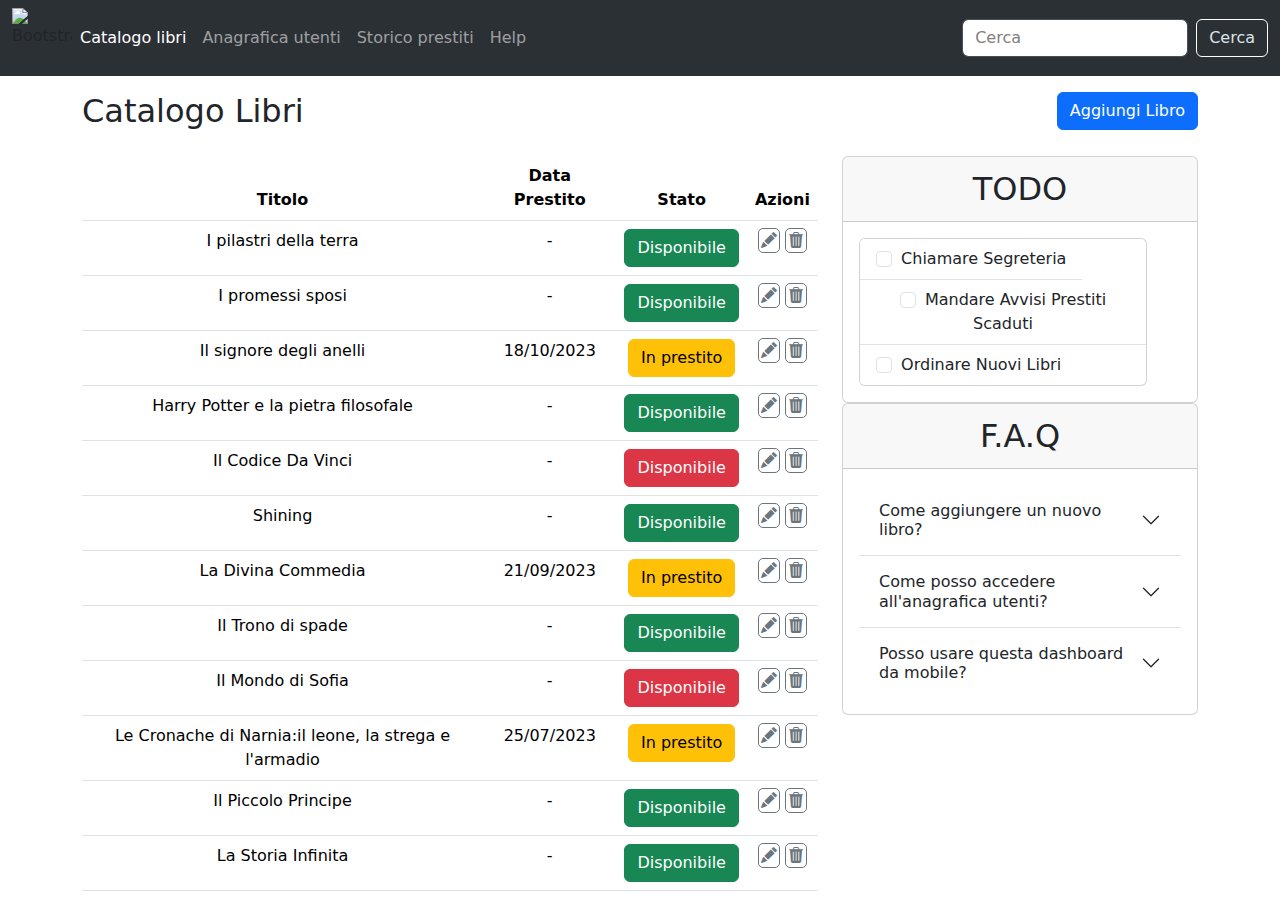
==== index.html @ 016339fc "creazione tabella e aggiunta contenuti" ====
<!DOCTYPE html>
<html lang="en">

<head>
    <meta charset="UTF-8">
    <!-- importante -->
    <meta name="viewport" content="width=device-width, initial-scale=1.0">
    <meta name="author" content="ginatovaralmario">
    <meta name="project" content="bootstrap-dashboard">
    <title>Document</title>
    <!-- includo Bootstrap css -->
    <link href="https://cdn.jsdelivr.net/npm/bootstrap@5.3.3/dist/css/bootstrap.min.css" rel="stylesheet"
        integrity="sha384-QWTKZyjpPEjISv5WaRU9OFeRpok6YctnYmDr5pNlyT2bRjXh0JMhjY6hW+ALEwIH" crossorigin="anonymous">

    <!-- incliudo icone Bootstrap -->
    <link rel="stylesheet" href="https://cdn.jsdelivr.net/npm/bootstrap-icons@1.11.3/font/bootstrap-icons.min.css">

    <link rel="stylesheet" href="css/style.css">
    <link rel="stylesheet" href="css/responsive.css">
</head>

<body>
    <header>
        <nav class="navbar navbar-expand-lg bg-body-tertiary" data-bs-theme="dark">
            <div class="container-fluid">
                <img src="../html-css-bootstrap-dashboard/img/duck.png" alt="Bootstrap" width="60" height="60">
                <button class="navbar-toggler" type="button" data-bs-toggle="collapse"
                    data-bs-target="#navbarSupportedContent" aria-controls="navbarSupportedContent"
                    aria-expanded="false" aria-label="Toggle navigation">
                    <span class="navbar-toggler-icon"></span>
                </button>
                <div class="collapse navbar-collapse" id="navbarSupportedContent">
                    <ul class="navbar-nav me-auto mb-2 mb-lg-0">
                        <li class="nav-item">
                            <a class="nav-link active" aria-current="page" href="#">Catalogo libri</a>
                        </li>
                        <li class="nav-item">
                            <a class="nav-link" href="#">Anagrafica utenti</a>
                        </li>
                        <li class="nav-item">
                            <a class="nav-link" href="#">Storico prestiti</a>
                        </li>
                        <li class="nav-item">
                            <a class="nav-link" href="#">Help</a>
                        </li>
                    </ul>
                    <form class="d-flex" role="search">
                        <input class="form-control me-2 bg-white" type="search" placeholder="Cerca" aria-label="Search">
                        <button class="btn btn-white border-white" type="submit">Cerca</button>
                    </form>
                </div>
            </div>
        </nav>
    </header>
    <main>
        <section id="catalogo" class="container">
            <div class="row">
                <div class="col-6">
                    <h2 class="mt-3">Catalogo Libri</h2>
                </div>
                <div class="col-6 text-end">
                    <a class="btn btn-primary mt-3" href="#" role="button">Aggiungi Libro</a>
                </div>
            </div>
        </section>
        <section id="opzioni" class="container text-center">
            <div class="row">
                <div class="col-12 col-lg-8"> 
                    <table class="table">
                        <thead>
                          <tr>
                            <th scope="col">Titolo</th>
                            <th scope="col">Data Prestito</th>
                            <th scope="col">Stato</th>
                            <th scope="col">Azioni</th>
                          </tr>
                        </thead>
                        <tbody>
                          <tr>
                            <td>I pilastri della terra</td>
                            <td>-</td>
                            <td>
                                <button type="button" class="btn btn-success">Disponibile</button>
                            </td>
                            <td>
                                <span><i class="bi bi-pencil-fill box-icona"></i></span>
                                <span><i class="bi bi-trash3-fill box-icona"></i></span>
                            </td>
                          </tr>
                          <tr>
                            <td>I promessi sposi</td>
                            <td>-</td>
                            <td>
                                <button type="button" class="btn btn-success">Disponibile</button>
                            </td>
                            <td>
                                <span class="box-icona"><i class="bi bi-pencil-fill"></i></span>
                                <span class="box-icona"><i class="bi bi-trash3-fill"></i></span>
                            </td>
                          </tr>
                          <tr>
                            <td>Il signore degli anelli</td>
                            <td>18/10/2023</td>
                            <td>
                                <button type="button" class="btn btn-warning">In prestito</button>
                            </td>
                            <td>
                                <span class="box-icona"><i class="bi bi-pencil-fill"></i></span>
                                <span class="box-icona"><i class="bi bi-trash3-fill"></i></span>
                            </td>
                          </tr>
                          <tr>
                            <td>Harry Potter e la pietra filosofale</td>
                            <td>-</td>
                            <td>
                                <button type="button" class="btn btn-success">Disponibile</button>
                            </td>
                            <td>
                                <span class="box-icona"><i class="bi bi-pencil-fill"></i></span>
                                <span class="box-icona"><i class="bi bi-trash3-fill"></i></span>
                            </td>
                          </tr>
                          <tr>
                            <td>Il Codice Da Vinci</td>
                            <td>-</td>
                            <td>
                                <button type="button" class="btn btn-danger">Disponibile</button>
                            </td>
                            <td>
                                <span class="box-icona"><i class="bi bi-pencil-fill"></i></span>
                                <span class="box-icona"><i class="bi bi-trash3-fill"></i></span>
                            </td>
                          </tr>
                          <tr>
                            <td>Shining</td>
                            <td>-</td>
                            <td>
                                <button type="button" class="btn btn-success">Disponibile</button>
                            </td>
                            <td>
                                <span class="box-icona"><i class="bi bi-pencil-fill"></i></span>
                                <span class="box-icona"><i class="bi bi-trash3-fill"></i></span>
                            </td>
                          </tr>
                          <tr>
                            <td>La Divina Commedia</td>
                            <td>21/09/2023</td>
                            <td>
                                <button type="button" class="btn btn-warning">In prestito</button>
                            </td>
                            <td>
                                <span class="box-icona"><i class="bi bi-pencil-fill"></i></span>
                                <span class="box-icona"><i class="bi bi-trash3-fill"></i></span>
                            </td>
                          </tr>
                          <tr>
                            <td>Il Trono di spade</td>
                            <td>-</td>
                            <td>
                                <button type="button" class="btn btn-success">Disponibile</button>
                            </td>
                            <td>
                                <span class="box-icona"><i class="bi bi-pencil-fill"></i></span>
                                <span class="box-icona"><i class="bi bi-trash3-fill"></i></span>
                            </td>
                          </tr>
                          <tr>
                            <td>Il Mondo di Sofia</td>
                            <td>-</td>
                            <td>
                                <button type="button" class="btn btn-danger">Disponibile</button>
                            </td>
                            <td>
                                <span class="box-icona"><i class="bi bi-pencil-fill"></i></span>
                                <span class="box-icona"><i class="bi bi-trash3-fill"></i></span>
                            </td>
                          </tr>
                          <tr>
                            <td>Le Cronache di Narnia:il leone, la strega e l'armadio</td>
                            <td>25/07/2023</td>
                            <td>
                                <button type="button" class="btn btn-warning">In prestito</button>
                            </td>
                            <td>
                                <span class="box-icona"><i class="bi bi-pencil-fill"></i></span>
                                <span class="box-icona"><i class="bi bi-trash3-fill"></i></span>
                            </td>
                          </tr>
                          <tr>
                            <td>Il Piccolo Principe</td>
                            <td>-</td>
                            <td>
                                <button type="button" class="btn btn-success">Disponibile</button>
                            </td>
                            <td>
                                <span class="box-icona"><i class="bi bi-pencil-fill"></i></span>
                                <span class="box-icona"><i class="bi bi-trash3-fill"></i></span>
                            </td>
                          </tr>
                          <tr>
                            <td>La Storia Infinita</td>
                            <td>-</td>
                            <td>
                                <button type="button" class="btn btn-success">Disponibile</button>
                            </td>
                            <td>
                                <span class="box-icona"><i class="bi bi-pencil-fill"></i></span>
                                <span class="box-icona"><i class="bi bi-trash3-fill"></i></span>
                            </td>
                          </tr>
                        </tbody>
                    </table>
                </div>
                <div class="col-lg-4">
                    <div class="row">
                        <div class="col-12 col-lg-12">
                                <!-- todo card -->
                            <div class="card">
                                <div class="card-header fs-2">
                                    TODO
                                </div>
                                <div class="card-body ">
                                    <div class="card" style="width: 18rem;">
                                        <ul class="list-group list-group-flush d-flex align-items-start ">
                                            <li class="list-group-item">
                                                <input type="checkbox" class="form-check-input" id="Chiama">
                                                <span class="ps-1">Chiamare Segreteria</span>
                                            </li>
                                            <li class="list-group-item">
                                                <input type="checkbox" class="form-check-input" id="Invia-Avvisi">
                                                <span class="ps-1">Mandare Avvisi Prestiti Scaduti</span>
                                            </li>
                                            <li class="list-group-item">
                                                <input type="checkbox" class="form-check-input" id="Ordina">
                                                <span class="ps-1">Ordinare Nuovi Libri</span>
                                            </li>
                                        </ul>
                                    </div>
                                </div>
                            </div>
                        </div>
                        <div class="col-12 col-lg-12">
                                <!-- card faq -->
                            <div class="card">
                                <div class="card-header fs-2">
                                    F.A.Q
                                </div>
                                <div class="card-body">
                                    <div class="accordion accordion-flush" id="accordionFlushExample">
                                        <div class="accordion-item">
                                            <h2 class="accordion-header">
                                                <button class="accordion-button collapsed" type="button"
                                                    data-bs-toggle="collapse" data-bs-target="#flush-collapseOne"
                                                    aria-expanded="false" aria-controls="flush-collapseOne">
                                                    Come aggiungere un nuovo libro?
                                                </button>
                                            </h2>
                                            <div id="flush-collapseOne" class="accordion-collapse collapse"
                                                data-bs-parent="#accordionFlushExample">
                                                <div class="accordion-body">Clicca sul pulsante in alto aggiungi libro
                                                </div>
                                            </div>
                                        </div>
                                        <div class="accordion-item">
                                            <h2 class="accordion-header">
                                                <button class="accordion-button collapsed" type="button"
                                                    data-bs-toggle="collapse" data-bs-target="#flush-collapseTwo"
                                                    aria-expanded="false" aria-controls="flush-collapseTwo">
                                                    Come posso accedere all'anagrafica utenti?
                                                </button>
                                            </h2>
                                            <div id="flush-collapseTwo" class="accordion-collapse collapse"
                                                data-bs-parent="#accordionFlushExample">
                                                <div class="accordion-body">
                                                    Clicca sulla voce anagrafica utenti nel menù in alto
                                                </div>
                                            </div>
                                        </div>
                                        <div class="accordion-item">
                                            <h2 class="accordion-header">
                                                <button class="accordion-button collapsed" type="button"
                                                    data-bs-toggle="collapse" data-bs-target="#flush-collapseThree"
                                                    aria-expanded="false" aria-controls="flush-collapseThree">
                                                    Posso usare questa dashboard da mobile?
                                                </button>
                                            </h2>
                                            <div id="flush-collapseThree" class="accordion-collapse collapse"
                                                data-bs-parent="#accordionFlushExample">
                                                <div class="accordion-body">
                                                    Clicca nella sezione Help nel menù in alto
                                                </div>
                                            </div>
                                        </div>
                                    </div>
                                </div>
                            </div>
                        </div>
                    </div>
                </div>
            </div>
        </section>
    </main>
    <!--includo Bootstrap js-->
    <script src="https://cdn.jsdelivr.net/npm/bootstrap@5.3.3/dist/js/bootstrap.bundle.min.js" integrity="sha384-YvpcrYf0tY3lHB60NNkmXc5s9fDVZLESaAA55NDzOxhy9GkcIdslK1eN7N6jIeHz" crossorigin="anonymous"></script>
</body>
</html>
---- css/style.css ----
/* custom properties */
:root {

}

/* header */
nav input.form-control::placeholder {
    color: grey;
}
#catalogo {
    min-height: 80px;
}
#opzioni {
    /* min-height: 500px; */
}
/* tabella */
.box-icona {
    height: 30px;
    width: 30px;
    padding: 2px 2px;
    border: 1px solid #6b757d;
    border-radius:5px;
    color: #6b757d;
}
.colonna {
    height: 80px;
    border: 1px dashed red;
}
---- css/responsive.css ----
/* mobile first */

@media screen and( min-width:768px ) {
    
}
@media screen and( min-width:992px ) {
    
}
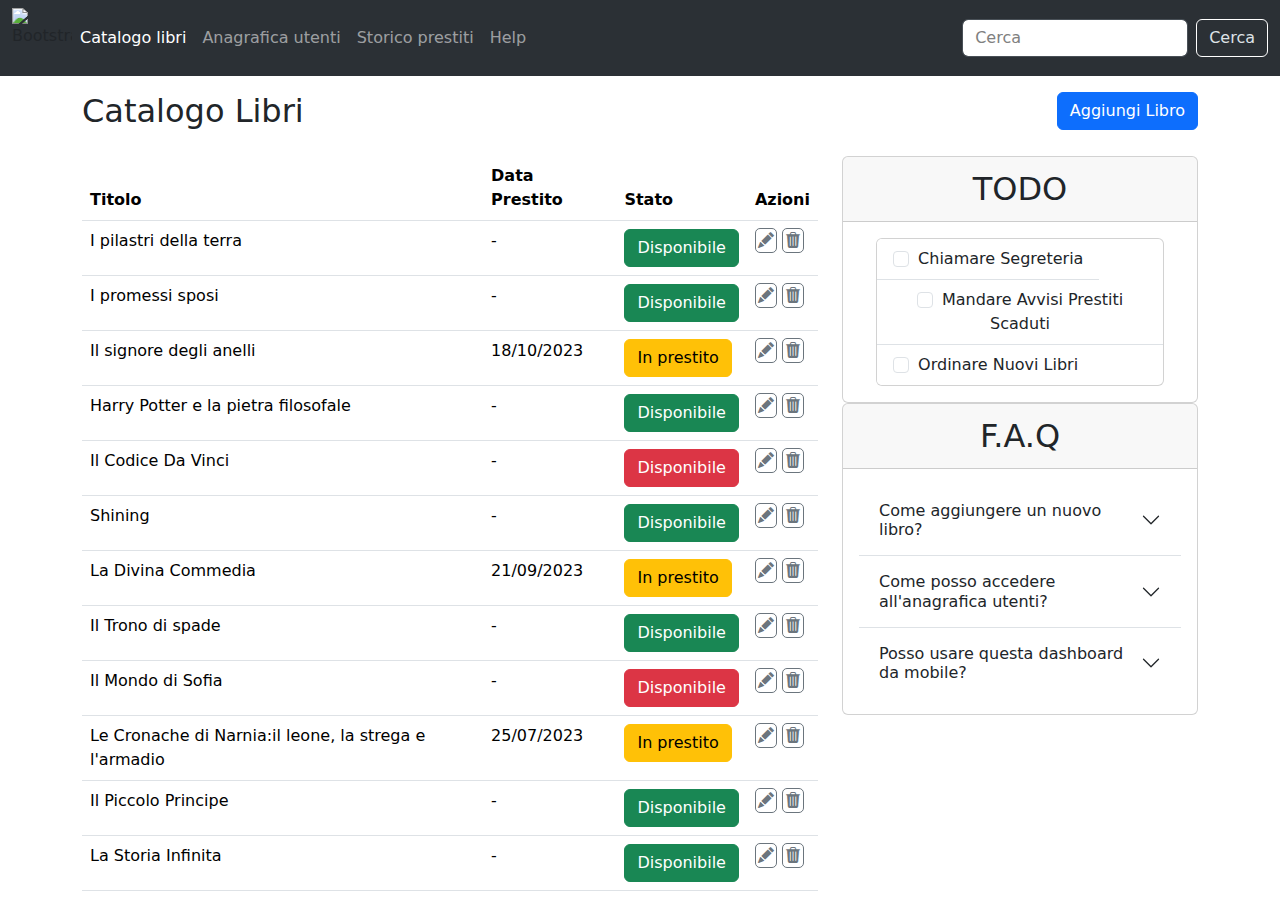
==== commit d69e16bd: "allineamento elementi tabella" ====
--- a/index.html
+++ b/index.html
@@ -64,8 +64,8 @@
             </div>
         </section>
         <section id="opzioni" class="container text-center">
-            <div class="row">
-                <div class="col-12 col-lg-8"> 
+            <div class="row ">
+                <div class="col-12 col-lg-8 text-start"> 
                     <table class="table">
                         <thead>
                           <tr>
@@ -219,7 +219,7 @@
                                 <div class="card-header fs-2">
                                     TODO
                                 </div>
-                                <div class="card-body ">
+                                <div class="card-body d-flex justify-content-center">
                                     <div class="card" style="width: 18rem;">
                                         <ul class="list-group list-group-flush d-flex align-items-start ">
                                             <li class="list-group-item">
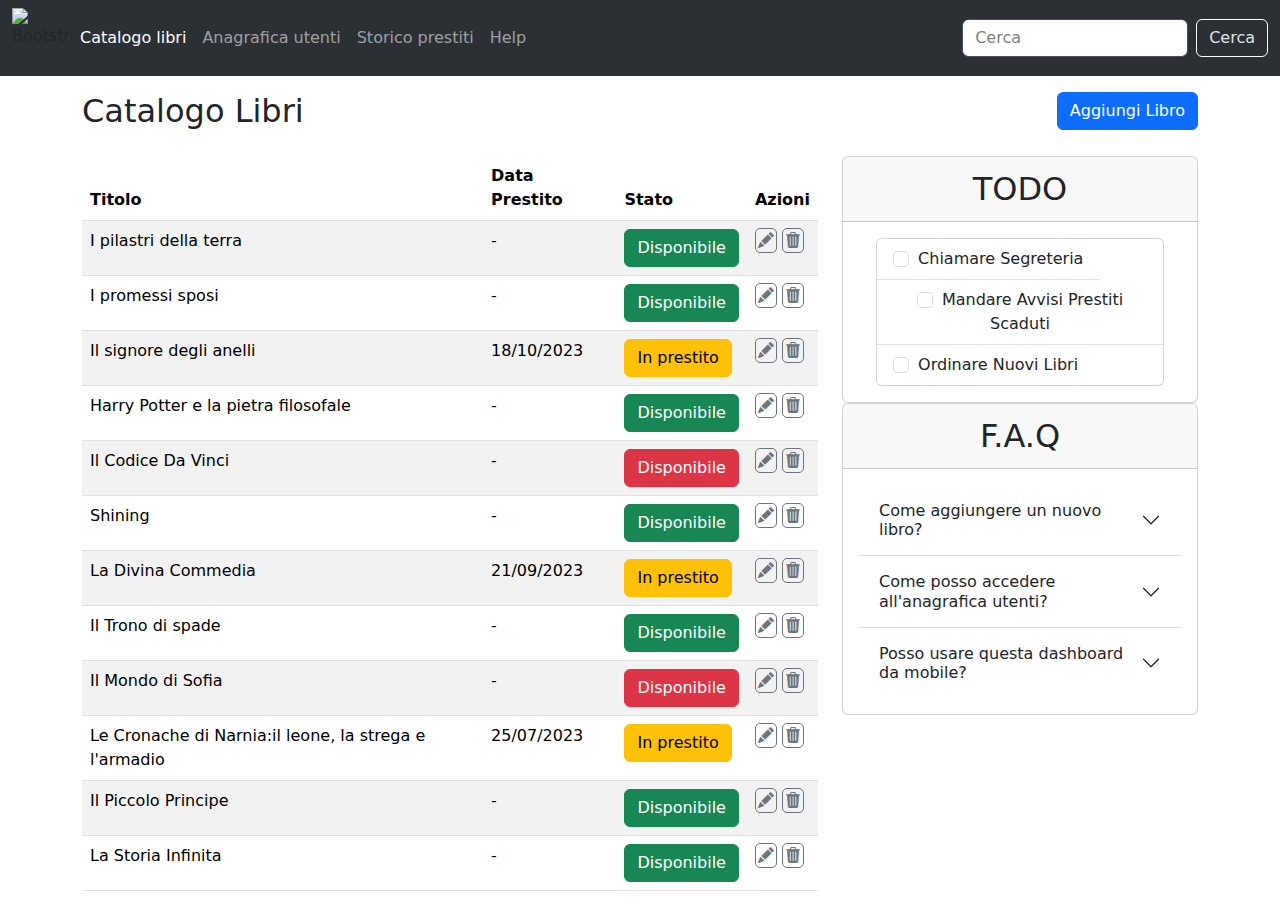
==== commit a30e41f1: "Aggiunto effetto zebra alla tabella" ====
--- a/index.html
+++ b/index.html
@@ -66,7 +66,7 @@
         <section id="opzioni" class="container text-center">
             <div class="row ">
                 <div class="col-12 col-lg-8 text-start"> 
-                    <table class="table">
+                    <table class="table table-striped">
                         <thead>
                           <tr>
                             <th scope="col">Titolo</th>
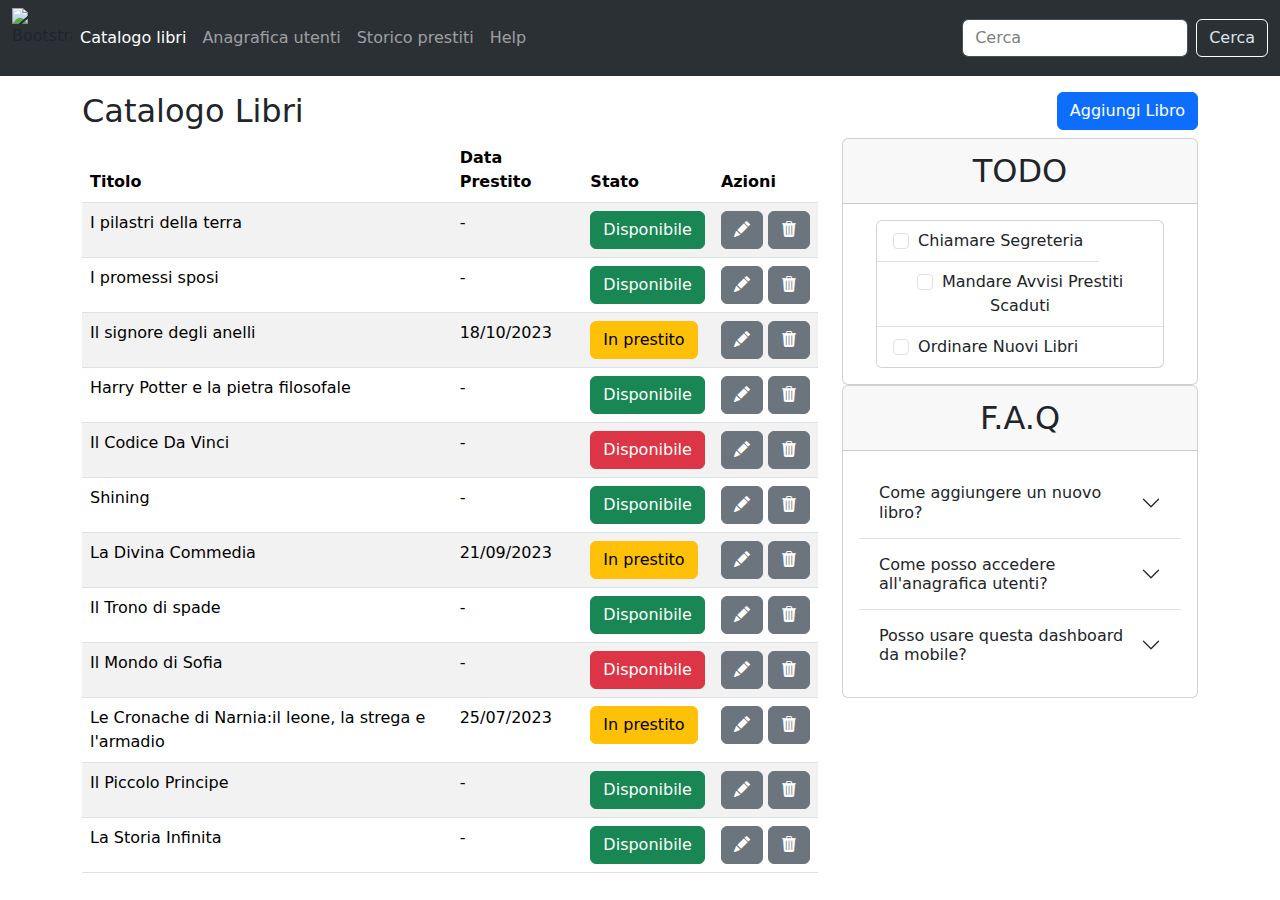
==== commit fcfbf899: "end" ====
--- a/index.html
+++ b/index.html
@@ -1,5 +1,5 @@
 <!DOCTYPE html>
-<html lang="en">
+<html lang="it">
 
 <head>
     <meta charset="UTF-8">
@@ -59,14 +59,14 @@
                     <h2 class="mt-3">Catalogo Libri</h2>
                 </div>
                 <div class="col-6 text-end">
-                    <a class="btn btn-primary mt-3" href="#" role="button">Aggiungi Libro</a>
+                    <a class="btn btn-primary mt-3" href="form.html" role="button">Aggiungi Libro</a>
                 </div>
             </div>
         </section>
         <section id="opzioni" class="container text-center">
             <div class="row ">
                 <div class="col-12 col-lg-8 text-start"> 
-                    <table class="table table-striped">
+                    <table class="table table-striped table-hover">
                         <thead>
                           <tr>
                             <th scope="col">Titolo</th>
@@ -82,9 +82,9 @@
                             <td>
                                 <button type="button" class="btn btn-success">Disponibile</button>
                             </td>
-                            <td>
-                                <span><i class="bi bi-pencil-fill box-icona"></i></span>
-                                <span><i class="bi bi-trash3-fill box-icona"></i></span>
+                            <td class="text-nowrap">
+                                <span class="btn btn-secondary"><i class="bi bi-pencil-fill"></i></span>
+                                <span class="btn btn-secondary"><i class="bi bi-trash3-fill"></i></span>
                             </td>
                           </tr>
                           <tr>
@@ -93,9 +93,9 @@
                             <td>
                                 <button type="button" class="btn btn-success">Disponibile</button>
                             </td>
-                            <td>
-                                <span class="box-icona"><i class="bi bi-pencil-fill"></i></span>
-                                <span class="box-icona"><i class="bi bi-trash3-fill"></i></span>
+                            <td class="text-nowrap">
+                                <span class="btn btn-secondary"><i class="bi bi-pencil-fill"></i></span>
+                                <span class="btn btn-secondary"><i class="bi bi-trash3-fill"></i></span>
                             </td>
                           </tr>
                           <tr>
@@ -104,9 +104,9 @@
                             <td>
                                 <button type="button" class="btn btn-warning">In prestito</button>
                             </td>
-                            <td>
-                                <span class="box-icona"><i class="bi bi-pencil-fill"></i></span>
-                                <span class="box-icona"><i class="bi bi-trash3-fill"></i></span>
+                            <td class="text-nowrap">
+                                <span class="btn btn-secondary"><i class="bi bi-pencil-fill"></i></span>
+                                <span class="btn btn-secondary"><i class="bi bi-trash3-fill"></i></span>
                             </td>
                           </tr>
                           <tr>
@@ -115,9 +115,9 @@
                             <td>
                                 <button type="button" class="btn btn-success">Disponibile</button>
                             </td>
-                            <td>
-                                <span class="box-icona"><i class="bi bi-pencil-fill"></i></span>
-                                <span class="box-icona"><i class="bi bi-trash3-fill"></i></span>
+                            <td class="text-nowrap">
+                                <span class="btn btn-secondary"><i class="bi bi-pencil-fill"></i></span>
+                                <span class="btn btn-secondary"><i class="bi bi-trash3-fill"></i></span>
                             </td>
                           </tr>
                           <tr>
@@ -126,9 +126,9 @@
                             <td>
                                 <button type="button" class="btn btn-danger">Disponibile</button>
                             </td>
-                            <td>
-                                <span class="box-icona"><i class="bi bi-pencil-fill"></i></span>
-                                <span class="box-icona"><i class="bi bi-trash3-fill"></i></span>
+                            <td class="text-nowrap">
+                                <span class="btn btn-secondary"><i class="bi bi-pencil-fill"></i></span>
+                                <span class="btn btn-secondary"><i class="bi bi-trash3-fill"></i></span>
                             </td>
                           </tr>
                           <tr>
@@ -137,9 +137,9 @@
                             <td>
                                 <button type="button" class="btn btn-success">Disponibile</button>
                             </td>
-                            <td>
-                                <span class="box-icona"><i class="bi bi-pencil-fill"></i></span>
-                                <span class="box-icona"><i class="bi bi-trash3-fill"></i></span>
+                            <td class="text-nowrap">
+                                <span class="btn btn-secondary"><i class="bi bi-pencil-fill"></i></span>
+                                <span class="btn btn-secondary"><i class="bi bi-trash3-fill"></i></span>
                             </td>
                           </tr>
                           <tr>
@@ -148,9 +148,9 @@
                             <td>
                                 <button type="button" class="btn btn-warning">In prestito</button>
                             </td>
-                            <td>
-                                <span class="box-icona"><i class="bi bi-pencil-fill"></i></span>
-                                <span class="box-icona"><i class="bi bi-trash3-fill"></i></span>
+                            <td class="text-nowrap">
+                                <span class="btn btn-secondary"><i class="bi bi-pencil-fill"></i></span>
+                                <span class="btn btn-secondary"><i class="bi bi-trash3-fill"></i></span>
                             </td>
                           </tr>
                           <tr>
@@ -159,9 +159,9 @@
                             <td>
                                 <button type="button" class="btn btn-success">Disponibile</button>
                             </td>
-                            <td>
-                                <span class="box-icona"><i class="bi bi-pencil-fill"></i></span>
-                                <span class="box-icona"><i class="bi bi-trash3-fill"></i></span>
+                            <td class="text-nowrap">
+                                <span class="btn btn-secondary"><i class="bi bi-pencil-fill"></i></span>
+                                <span class="btn btn-secondary"><i class="bi bi-trash3-fill"></i></span>
                             </td>
                           </tr>
                           <tr>
@@ -170,9 +170,9 @@
                             <td>
                                 <button type="button" class="btn btn-danger">Disponibile</button>
                             </td>
-                            <td>
-                                <span class="box-icona"><i class="bi bi-pencil-fill"></i></span>
-                                <span class="box-icona"><i class="bi bi-trash3-fill"></i></span>
+                            <td class="text-nowrap">
+                                <span class="btn btn-secondary"><i class="bi bi-pencil-fill"></i></span>
+                                <span class="btn btn-secondary"><i class="bi bi-trash3-fill"></i></span>
                             </td>
                           </tr>
                           <tr>
@@ -181,9 +181,9 @@
                             <td>
                                 <button type="button" class="btn btn-warning">In prestito</button>
                             </td>
-                            <td>
-                                <span class="box-icona"><i class="bi bi-pencil-fill"></i></span>
-                                <span class="box-icona"><i class="bi bi-trash3-fill"></i></span>
+                            <td class="text-nowrap">
+                                <span class="btn btn-secondary"><i class="bi bi-pencil-fill"></i></span>
+                                <span class="btn btn-secondary"><i class="bi bi-trash3-fill"></i></span>
                             </td>
                           </tr>
                           <tr>
@@ -192,9 +192,9 @@
                             <td>
                                 <button type="button" class="btn btn-success">Disponibile</button>
                             </td>
-                            <td>
-                                <span class="box-icona"><i class="bi bi-pencil-fill"></i></span>
-                                <span class="box-icona"><i class="bi bi-trash3-fill"></i></span>
+                            <td class="text-nowrap">
+                                <span class="btn btn-secondary"><i class="bi bi-pencil-fill"></i></span>
+                                <span class="btn btn-secondary"><i class="bi bi-trash3-fill"></i></span>
                             </td>
                           </tr>
                           <tr>
@@ -203,9 +203,9 @@
                             <td>
                                 <button type="button" class="btn btn-success">Disponibile</button>
                             </td>
-                            <td>
-                                <span class="box-icona"><i class="bi bi-pencil-fill"></i></span>
-                                <span class="box-icona"><i class="bi bi-trash3-fill"></i></span>
+                            <td class="text-nowrap">
+                                <span class="btn btn-secondary"><i class="bi bi-pencil-fill"></i></span>
+                                <span class="btn btn-secondary"><i class="bi bi-trash3-fill"></i></span>
                             </td>
                           </tr>
                         </tbody>
@@ -284,8 +284,7 @@
                                                     Posso usare questa dashboard da mobile?
                                                 </button>
                                             </h2>
-                                            <div id="flush-collapseThree" class="accordion-collapse collapse"
-                                                data-bs-parent="#accordionFlushExample">
+                                            <div id="flush-collapseThree" class="accordion-collapse collapse" data-bs-parent="#accordionFlushExample">
                                                 <div class="accordion-body">
                                                     Clicca nella sezione Help nel menù in alto
                                                 </div>
--- a/css/style.css
+++ b/css/style.css
@@ -1,17 +1,6 @@
-/* custom properties */
-:root {
-
-}
-
 /* header */
 nav input.form-control::placeholder {
     color: grey;
-}
-#catalogo {
-    min-height: 80px;
-}
-#opzioni {
-    /* min-height: 500px; */
 }
 /* tabella */
 .box-icona {
@@ -22,7 +11,10 @@
     border-radius:5px;
     color: #6b757d;
 }
-.colonna {
-    height: 80px;
-    border: 1px dashed red;
+
+th:nth-child(2),
+td:nth-child(2) {
+    display: none;
 }
+
+
--- a/css/responsive.css
+++ b/css/responsive.css
@@ -1,8 +1,14 @@
 /* mobile first */
 
-@media screen and( min-width:768px ) {
+@media screen and ( min-width:768px ) {
+
+    th:nth-child(2),
+    td:nth-child(2) {
+        display: table-cell;
+    }
+
+}
+
+@media screen and ( min-width:992px ) {
     
 }
-@media screen and( min-width:992px ) {
-    
-}
